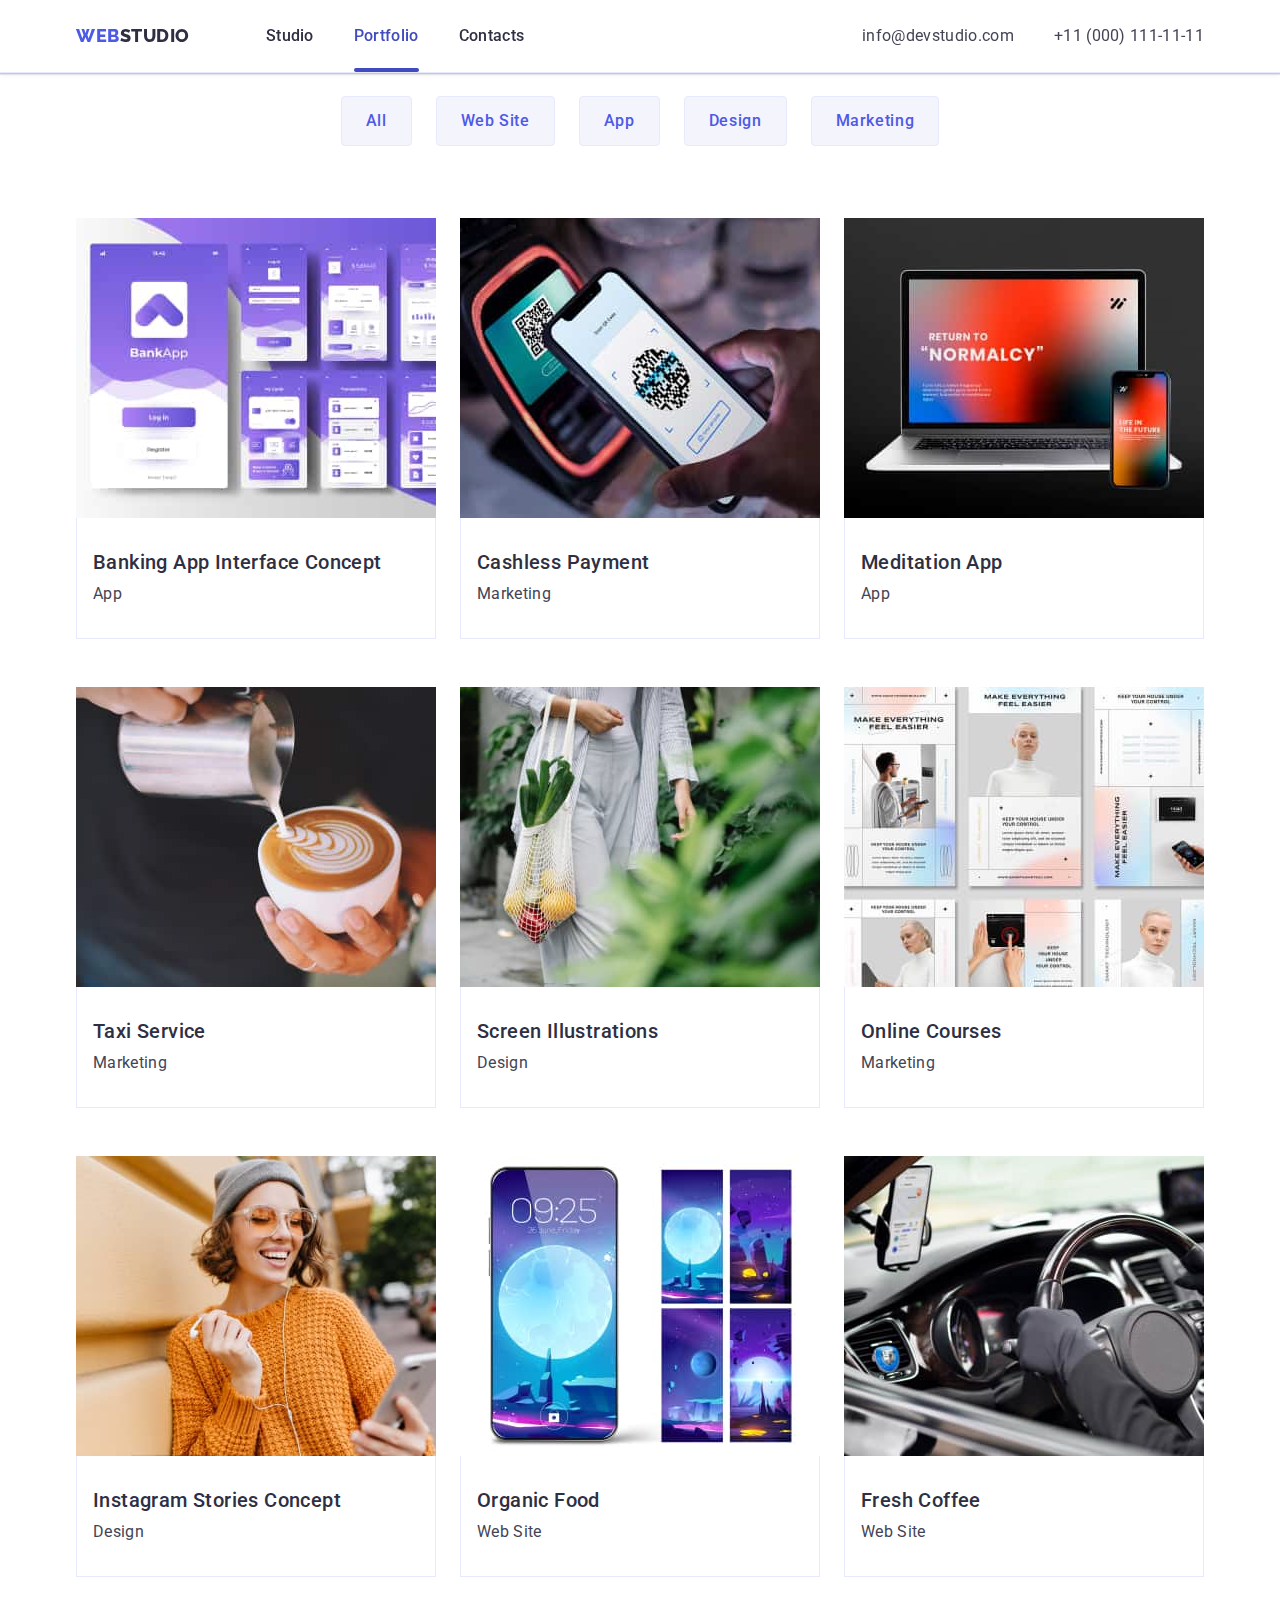
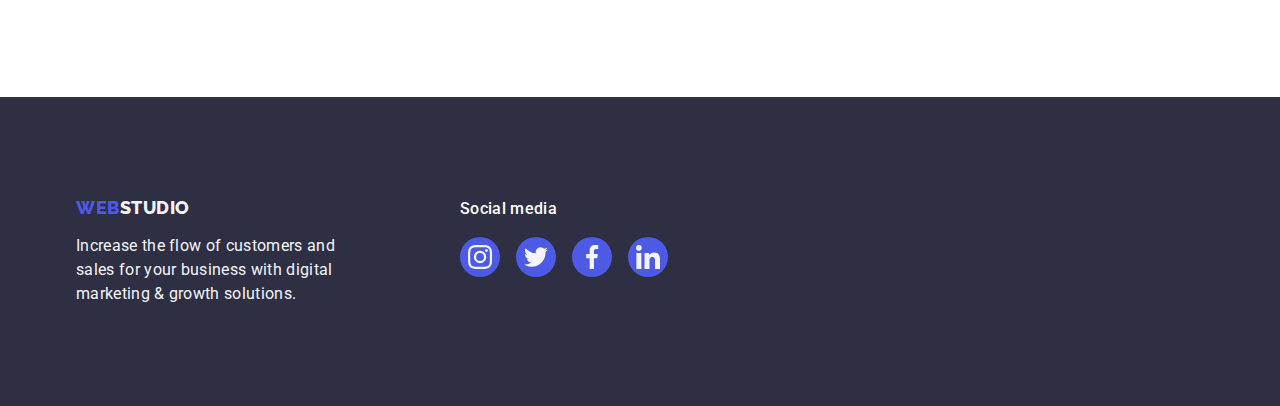
==== portfolio.html @ 0b25142a "first-try-hw-5" ====
<!DOCTYPE html>
<html lang="en">
  <head>
    <meta charset="UTF-8" />
    <meta http-equiv="X-UA-Compatible" content="IE=edge" />
    <meta name="viewport" content="width=device-width, initial-scale=1.0" />
    <title>WebStudio</title>
    <link rel="preconnect" href="https://fonts.googleapis.com" />
    <link rel="preconnect" href="https://fonts.gstatic.com" crossorigin />
    <link
      href="https://fonts.googleapis.com/css2?family=Raleway:wght@800&family=Roboto:wght@400;500;700;900&display=swap"
      rel="stylesheet"
    />
    <link
      rel="stylesheet"
      href="https://cdn.jsdelivr.net/npm/modern-normalize@1.1.0/modern-normalize.min.css"
    />
    <link rel="stylesheet" href="./css/styles.css" />
  </head>
  <body>
    <header class="page-head">
      <!-- Navigation panel -->
      <div class="header-container container">
        <nav class="page-nav">
          <a class="link logo header-link-size" href="./index.html"
            >Web<span class="second-header-logo">Studio</span></a
          >

          <ul class="list menu">
            <li class="menu-item">
              <a class="link menu-link header-link-size" href="./index.html"
                >Studio</a
              >
            </li>
            <li class="menu-item">
              <a
                class="link menu-link header-link-size active"
                href="./portfolio.html"
                >Portfolio</a
              >
            </li>
            <li class="menu-item">
              <a class="link menu-link header-link-size" href="">Contacts</a>
            </li>
          </ul>
        </nav>
        <!-- Contacts panel -->
        <address class="contacts">
          <ul class="list contact-list">
            <li class="contact-item">
              <a
                class="link link-address header-link-size"
                href="mailto:info@devstudio.com"
                >info@devstudio.com</a
              >
            </li>
            <li class="contact-item">
              <a
                class="link link-address header-link-size"
                href="tel:+110001111111"
                >+11 (000) 111-11-11</a
              >
            </li>
          </ul>
        </address>
      </div>
    </header>
    <main>
      <!-- Site filter section -->
      <section class="portfolio-section">
        <div class="container">
          <h1 class="main-title visually-hidden">Buttons</h1>
          <ul class="list filter-list">
            <li class="filter-item">
              <button class="filter-button" type="button">All</button>
            </li>
            <li class="filter-item">
              <button class="filter-button" type="button">Web Site</button>
            </li>
            <li class="filter-item">
              <button class="filter-button" type="button">App</button>
            </li>
            <li class="filter-item">
              <button class="filter-button" type="button">Design</button>
            </li>
            <li class="filter-item">
              <button class="filter-button" type="button">Marketing</button>
            </li>
          </ul>
          <!-- Advantages Section -->
          <ul class="list portfolio-card">
            <li class="advantages-list">
              <a class="link card" href=""
                ><div class="advantages-thumb">
                  <img
                    src="./images/portfolio/img-1.jpg"
                    alt="Bank app"
                    width="360"
                    height="300"
                  />
                  <div class="overlay">
                    <p class="overlay-text">
                      14 Stylish and User-Friendly App Design Concepts · Task
                      Manager App · Calorie Tracker App · Exotic Fruit Ecommerce
                      App · Cloud Storage App
                    </p>
                  </div>
                </div>
                <div class="portfolio-card-content">
                  <h2 class="title card-title-pstn">
                    Banking App Interface Concept
                  </h2>
                  <p class="uppertitle">App</p>
                </div></a
              >
            </li>
            <li class="advantages-list">
              <a class="link card" href=""
                ><div class="advantages-thumb">
                  <img
                    src="./images/portfolio/img-2.jpg"
                    alt="Payment"
                    width="360"
                    height="300"
                  />
                  <div class="overlay">
                    <p class="overlay-text">
                      14 Stylish and User-Friendly App Design Concepts · Task
                      Manager App · Calorie Tracker App · Exotic Fruit Ecommerce
                      App · Cloud Storage App
                    </p>
                  </div>
                </div>
                <div class="portfolio-card-content">
                  <h2 class="title card-title-pstn">Cashless Payment</h2>
                  <p class="uppertitle">Marketing</p>
                </div></a
              >
            </li>
            <li class="advantages-list">
              <a class="link card" href=""
                ><div class="advantages-thumb">
                  <img
                    src="./images/portfolio/img-3.jpg"
                    alt="Meditation"
                    width="360"
                    height="300"
                  />
                  <div class="overlay">
                    <p class="overlay-text">
                      14 Stylish and User-Friendly App Design Concepts · Task
                      Manager App · Calorie Tracker App · Exotic Fruit Ecommerce
                      App · Cloud Storage App
                    </p>
                  </div>
                </div>
                <div class="portfolio-card-content">
                  <h2 class="title card-title-pstn">Meditation App</h2>
                  <p class="uppertitle">App</p>
                </div></a
              >
            </li>
            <li class="advantages-list">
              <a class="link card" href=""
                ><div class="advantages-thumb">
                  <img
                    src="./images/portfolio/img-4.jpg"
                    alt="Marketing"
                    width="360"
                    height="300"
                  />
                  <div class="overlay">
                    <p class="overlay-text">
                      14 Stylish and User-Friendly App Design Concepts · Task
                      Manager App · Calorie Tracker App · Exotic Fruit Ecommerce
                      App · Cloud Storage App
                    </p>
                  </div>
                </div>
                <div class="portfolio-card-content">
                  <h2 class="title card-title-pstn">Taxi Service</h2>
                  <p class="uppertitle">Marketing</p>
                </div></a
              >
            </li>
            <li class="advantages-list">
              <a class="link card" href=""
                ><div class="advantages-thumb">
                  <img
                    src="./images/portfolio/img-5.jpg"
                    alt="Illustrations"
                    width="360"
                    height="300"
                  />
                  <div class="overlay">
                    <p class="overlay-text">
                      14 Stylish and User-Friendly App Design Concepts · Task
                      Manager App · Calorie Tracker App · Exotic Fruit Ecommerce
                      App · Cloud Storage App
                    </p>
                  </div>
                </div>
                <div class="portfolio-card-content">
                  <h2 class="title card-title-pstn">Screen Illustrations</h2>
                  <p class="uppertitle">Design</p>
                </div></a
              >
            </li>
            <li class="advantages-list">
              <a class="link card" href=""
                ><div class="advantages-thumb">
                  <img
                    src="./images/portfolio/img-6.jpg"
                    alt="Online Courses"
                    width="360"
                    height="300"
                  />
                  <div class="overlay">
                    <p class="overlay-text">
                      14 Stylish and User-Friendly App Design Concepts · Task
                      Manager App · Calorie Tracker App · Exotic Fruit Ecommerce
                      App · Cloud Storage App
                    </p>
                  </div>
                </div>
                <div class="portfolio-card-content">
                  <h2 class="title card-title-pstn">Online Courses</h2>
                  <p class="uppertitle">Marketing</p>
                </div></a
              >
            </li>
            <li class="advantages-list">
              <a class="link card" href=""
                ><div class="advantages-thumb">
                  <img
                    src="./images/portfolio/img-7.jpg"
                    alt="instagram"
                    width="360"
                    height="300"
                  />
                  <div class="overlay">
                    <p class="overlay-text">
                      14 Stylish and User-Friendly App Design Concepts · Task
                      Manager App · Calorie Tracker App · Exotic Fruit Ecommerce
                      App · Cloud Storage App
                    </p>
                  </div>
                </div>
                <div class="portfolio-card-content">
                  <h2 class="title card-title-pstn">
                    Instagram Stories Concept
                  </h2>
                  <p class="uppertitle">Design</p>
                </div></a
              >
            </li>
            <li class="advantages-list">
              <a class="link card" href=""
                ><div class="advantages-thumb">
                  <img
                    src="./images/portfolio/img-8.jpg"
                    alt="Organic food"
                    width="360"
                    height="300"
                  />
                  <div class="overlay">
                    <p class="overlay-text">
                      14 Stylish and User-Friendly App Design Concepts · Task
                      Manager App · Calorie Tracker App · Exotic Fruit Ecommerce
                      App · Cloud Storage App
                    </p>
                  </div>
                </div>
                <div class="portfolio-card-content">
                  <h2 class="title card-title-pstn">Organic Food</h2>
                  <p class="uppertitle">Web Site</p>
                </div></a
              >
            </li>
            <li class="advantages-list">
              <a class="link card" href=""
                ><div class="advantages-thumb">
                  <img
                    src="./images/portfolio/img-9.jpg"
                    alt="Fresh Coffee"
                    width="360"
                    height="300"
                  />
                  <div class="overlay">
                    <p class="overlay-text">
                      14 Stylish and User-Friendly App Design Concepts · Task
                      Manager App · Calorie Tracker App · Exotic Fruit Ecommerce
                      App · Cloud Storage App
                    </p>
                  </div>
                </div>
                <div class="portfolio-card-content">
                  <h2 class="title card-title-pstn">Fresh Coffee</h2>
                  <p class="uppertitle">Web Site</p>
                </div></a
              >
            </li>
          </ul>
        </div>
      </section>
    </main>
    <footer class="footer">
      <div class="container footer-cntnr">
        <div class="footer-logo-cntnr">
          <a class="link logo footer-logo-position" href="./index.html"
            >Web<span class="second-footer-logo">Studio</span></a
          >
          <p class="footer-comments">
            Increase the flow of customers and sales for your business with
            digital marketing & growth solutions.
          </p>
        </div>
        <div class="footer-social-media">
          <p class="social-media">Social media</p>
          <ul class="footer-socials list">
            <li class="socials-item">
              <a
                class="footer-socials-link link"
                href=""
                aria-label="Instagram icon"
              >
                <svg class="socials-icon" width="24" height="24">
                  <use href="./images/icons.svg#instagram"></use>
                </svg>
              </a>
            </li>
            <li class="socials-item">
              <a
                class="footer-socials-link link"
                href=""
                aria-label="Twitter icon"
              >
                <svg class="socials-icon" width="24" height="24">
                  <use href="./images/icons.svg#twitter"></use>
                </svg>
              </a>
            </li>
            <li class="socials-item">
              <a
                class="footer-socials-link link"
                href=""
                aria-label="Facebook icon"
              >
                <svg class="socials-icon" width="24" height="24">
                  <use href="./images/icons.svg#facebook"></use>
                </svg>
              </a>
            </li>
            <li class="socials-item">
              <a
                class="footer-socials-link link"
                href=""
                aria-label="Linkedin icon"
              >
                <svg class="socials-icon" width="24" height="24">
                  <use href="./images/icons.svg#linkedin"></use>
                </svg>
              </a>
            </li>
          </ul>
        </div>
      </div>
    </footer>
  </body>
</html>
---- css/styles.css ----
:root {
  /* Fonts */
  --primery-font: "Roboto", sans-serif;
  --secondary-font: "Raleway", sans-serif;
  /* Color */
  --main-txt-clr: #2e2f42;
  --secondary-txt-clr: #434455;
  --light-txt-clr: #f4f4fd;
  --teamcard-bg-clr: #f4f4fd;
  --main-bg-clr: #ffffff;
  --secondary-bg-clr: #2e2f42;
  --accent-color: #404bbf;
  --active-btn-clr: #4d5ae5;
  --border-header-clr: #e7e9fc;
  --bg-gradient-clr: rgba(46, 47, 66, 0.7);
  --footer-icon-clr: #31d0aa;
  --light-slate-clr: #8e8f99;
  --modal-bg-clr: #fcfcfc;

  /* Others */
  --anim-fast: 250ms cubic-bezier(0.4, 0, 0.2, 1);
}
/* ====BASE STYLES==== */
h1,
h2,
h3,
p {
  margin-top: 0;
  margin-bottom: 0;
}
ul {
  margin-top: 0;
  margin-bottom: 0;
  padding-left: 0;
}
img {
  display: block;
  max-width: 100%;
  height: auto;
}
button {
  cursor: pointer;
}
.list {
  list-style: none;
  margin: 0;
  padding: 0;
}
.link {
  text-decoration: none;
}
/* ====/BASE STYLES==== */
.visually-hidden {
  position: absolute;
  width: 1px;
  height: 1px;
  margin: -1px;
  border: 0;
  padding: 0;

  white-space: nowrap;
  clip-path: inset(100%);
  clip: rect(0 0 0 0);
  overflow: hidden;
}

.container {
  max-width: 1158px;
  padding: 0 15px;
  margin: 0 auto;
}
/* Common */
body {
  font-size: 16px;
  font-family: var(--primery-font);
  font-weight: 400;
  line-height: 1.5;
  letter-spacing: 0.02em;
  color: var(--secondary-txt-clr);
  background-color: var(--main-bg-clr);
}
.main-title {
  font-weight: 700;
  font-size: 36px;
  line-height: 1.1;
  text-align: center;
  text-transform: capitalize;
  letter-spacing: 0.02em;
  color: var(--main-txt-clr);
}
.title {
  font-weight: 500;
  font-size: 20px;
  line-height: 1.2;
  letter-spacing: 0.02em;
  color: var(--main-txt-clr);
}
.uppertitle {
  font-size: 16px;
  line-height: 1.5;
  letter-spacing: 0.02em;
  color: var(--secondary-txt-clr);
}

/* HEADER */

.header-container {
  display: flex;
  align-items: center;
}
.header-link-size {
  padding-top: 24px;
  padding-bottom: 24px;
}
.page-head {
  position: fixed;
  width: 100%;
  z-index: 3;
  background-color: var(--main-bg-clr);
  border-bottom: 1px solid var(--border-header-clr);
  box-shadow: 0px 2px 1px rgba(46, 47, 66, 0.08),
    0px 1px 1px rgba(46, 47, 66, 0.16), 0px 1px 6px rgba(46, 47, 66, 0.08);
}

/* Navigation panel */
.logo {
  font-family: var(--secondary-font);
  font-weight: 800;
  font-size: 18px;
  line-height: 1.17;
  letter-spacing: 0.03em;
  text-transform: uppercase;
  color: var(--active-btn-clr);
  margin-right: 76px;
}
.second-header-logo {
  color: var(--main-txt-clr);
}
.menu {
  display: flex;
  flex-direction: row;
}
.menu-item:not(:last-child) {
  margin-right: 40px;
}
.menu-link {
  display: block;
  position: relative;
  font-weight: 500;
  font-size: 16px;
  line-height: 1.5;
  letter-spacing: 0.02em;
  color: var(--main-txt-clr);
}
.menu-link:hover,
.menu-link:focus {
  color: var(--accent-color);
}
.menu-link::after {
  content: "";
  display: block;
  position: absolute;
  bottom: 0;
  left: 0;
  width: 100%;
  height: 4px;
  border-radius: 2px;
  /* background-color: var(--accent-color); */
}
.menu-link.active {
  color: var(--accent-color);
}
.menu-link.active::after {
  background-color: var(--accent-color);
}
.page-nav {
  display: flex;
  align-items: center;
  margin-right: auto;
}
/* Contacts panel */
.contacts {
  font-style: normal;
}
.contact-list {
  display: flex;
}
.contact-item:not(:last-child) {
  margin-right: 40px;
}
.link-address {
  display: block;
  font-weight: 400;
  font-size: 16px;
  line-height: 1.5;
  letter-spacing: 0.02em;
  color: var(--secondary-txt-clr);
}
.link-address:hover,
.link-address:focus {
  color: var(--accent-color);
}
/* HERO SECTION */

.hero {
  max-width: 1440px;
  margin-left: auto;
  margin-right: auto;
  padding-top: 188px;
  padding-bottom: 188px;
  background: var(--secondary-bg-clr);
  background-image: linear-gradient(
      var(--bg-gradient-clr),
      var(--bg-gradient-clr)
    ),
    url(../images/hero-section/people-office.jpg);
  background-repeat: no-repeat;
  background-position: center;
  background-size: cover;
}
.modal-btn {
  display: block;
  padding: 16px 32px;
  margin-left: auto;
  margin-right: auto;
  min-width: 169px;
  height: 56px;
  font-family: inherit;
  font-weight: 500;
  font-size: 16px;
  line-height: 1.5;
  letter-spacing: 0.04em;
  color: var(--main-bg-clr);
  background: var(--active-btn-clr);
  cursor: pointer;
  border: none;
  box-shadow: 0px 4px 4px rgba(0, 0, 0, 0.15);
  border-radius: 4px;
}
.modal-btn:hover,
.modal-btn:focus {
  background: var(--accent-color);
}
.hero-title {
  margin-right: auto;
  margin-left: auto;
  margin-bottom: 48px;
  max-width: 496px;
  font-weight: 700;
  font-size: 56px;
  line-height: 1.07;
  text-align: center;
  letter-spacing: 0.02em;
  color: var(--main-bg-clr);
}

/* SECOND SECTION */

.second-section {
  padding-top: 120px;
  padding-bottom: 120px;
}
.second-section-cntnr {
  display: flex;
}
.second-section-list {
  width: 264px;
}
.second-section-list:not(:last-child) {
  margin-right: 24px;
}
.second-section-list {
}
.title-position {
  margin-bottom: 8px;
}
.uppertitle {
}
.advantages-icon {
}
.advantages-icon-box {
  margin-bottom: 8px;
  height: 112px;
  display: flex;
  justify-content: center;
  align-items: center;
  background: var(--light-txt-clr);
  border-radius: 4px;
}

/* THIRD SECTION */

.third-section {
  padding-bottom: 120px;
}
.main-title-position {
  margin-bottom: 72px;
}
.third-section-cntnr {
  display: flex;
}
.third-section-list:not(:last-child) {
  margin-right: 24px;
}

/* TEAM SECTION */

.team-section {
  padding-top: 120px;
  padding-bottom: 120px;
}
.team-section-cntnr {
  display: flex;
}
.team-card-position {
  border-radius: 0px 0px 4px 4px;
}
.team-card-position:not(:last-child) {
  margin-right: 24px;
}

.card-content {
  padding: 32px 0;
  display: flex;
  flex-direction: column;
  justify-content: center;
  align-items: center;
  gap: 8px;
}
.team-title-position {
  text-align: center;
}
.text-team-position {
  text-align: center;
}
.socials {
  display: flex;
  justify-content: center;
  gap: 24px;
}
.socials-icon {
  fill: var(--light-txt-clr);
}
.socials-link {
  display: flex;
  justify-content: center;
  align-items: center;
  width: 40px;
  height: 40px;
  background: var(--active-btn-clr);
  border-radius: 50%;
}
.socials-link:hover,
.socials-link:focus {
  background: var(--accent-color);
}

/* CUSTOMERS SECTION */

.customers-section {
  padding-top: 120px;
  padding-bottom: 120px;
}
.customers-logo-link {
  display: flex;
  justify-content: center;
  align-items: center;
  width: 168px;
  height: 88px;
  border: 1px solid var(--light-slate-clr);
  border-radius: 4px;
  color: var(--light-slate-clr);
}
.customers-logo-link:hover,
.customers-logo-link:focus {
  color: var(--accent-color);
  border-color: var(--accent-color);
}

.customers-logo-icon {
  display: flex;
  fill: currentColor;
}
.customers-logo-icon:hover,
.customers-logo-icon:focus {
  fill: var(--accent-color);
}

.customers-logo-list {
  display: flex;
  gap: 24px;
}
/* ====PORTFOLIO==== */

.portfolio-section {
  padding-top: 96px;
  padding-bottom: 120px;
}

/* Site filter section */
.filter-button {
  display: block;
  padding: 12px 24px;
  font-family: inherit;
  font-weight: 500;
  font-size: 16px;
  line-height: 1.5;
  letter-spacing: 0.04em;
  color: var(--active-btn-clr);
  background: var(--teamcard-bg-clr);
  cursor: pointer;
  border: 1px solid var(--border-header-clr);
  border-radius: 4px;
  transition-property: color, bbackground;
  transition: var(--anim-fast);
}
.filter-button:hover,
.filter-button:focus {
  border: 1px solid transparent;
  box-shadow: 0px 3px 1px rgba(0, 0, 0, 0.1), 0px 2px 1px rgba(0, 0, 0, 0.08),
    0px 2px 2px rgba(0, 0, 0, 0.12);
  color: var(--main-bg-clr);
  background: var(--accent-color);
}
.filter-list {
  display: flex;
  justify-content: center;
  margin-bottom: 72px;
}
.filter-item:not(:last-child) {
  margin-right: 24px;
}
/* Team section */

.card {
  display: block;
}
.card:hover,
.card:focus {
  box-shadow: 0px 1px 6px rgba(46, 47, 66, 0.08),
    0px 1px 1px rgba(46, 47, 66, 0.16), 0px 2px 1px rgba(46, 47, 66, 0.08);
}
.team-section-style {
  background: var(--teamcard-bg-clr);
}
.team-card-background {
  background: var(--main-bg-clr);
  box-shadow: 0px 1px 6px rgba(46, 47, 66, 0.08),
    0px 1px 1px rgba(46, 47, 66, 0.16), 0px 2px 1px rgba(46, 47, 66, 0.08);
  border-radius: 0px 0px 4px 4px;
}
.portfolio-card {
  display: flex;
  flex-wrap: wrap;
  gap: 48px 24px;
}
.portfolio-card-content {
  display: flex;
  flex-direction: column;
  padding: 32px 16px;
  border: 1px solid var(--border-header-clr);
  border-top: none;
}
.card-title-pstn {
  margin-bottom: 8px;
}

/* FOOTER */

.footer-comments {
  width: 264px;
  font-weight: 400;
  font-size: 16px;
  line-height: 1.5;
  letter-spacing: 0.02em;
  color: var(--light-txt-clr);
}
.footer {
  padding: 100px 0;
  background: var(--secondary-bg-clr);
}
.second-footer-logo {
  color: var(--light-txt-clr);
}
.footer-cntnr {
}
.footer-logo-position {
  display: inline-block;
  margin-bottom: 16px;
  margin-right: 0;
}
.footer-cntnr {
  display: flex;
  align-items: baseline;
}
.footer-logo-cntnr {
  margin-right: 120px;
}
.social-media {
  font-weight: 500;
  font-size: 16px;
  line-height: 1.5;
  letter-spacing: 0.02em;
  color: var(--main-bg-clr);
  margin-bottom: 16px;
}
.footer-socials {
  display: flex;
  justify-content: center;
  gap: 16px;
}
.footer-socials-link {
  display: flex;
  justify-content: center;
  align-items: center;
  width: 40px;
  height: 40px;
  background: var(--active-btn-clr);
  border-radius: 50%;
}
.footer-socials-link:hover,
.footer-socials-link:focus {
  background: var(--footer-icon-clr);
}

/* MODAL WINDOW */

.backdrop {
  position: fixed;
  top: 0;
  left: 0;
  width: 100%;
  height: 100%;
  background-color: rgba(46, 47, 66, 0.4);
  transition: opacity var(--anim-fast), visibility var(--anim-fast);
}
.backdrop.is-hidden {
  opacity: 0;
  visibility: hidden;
  pointer-events: none;
  transition-delay: 250ms;
}
.modal {
  width: 408px;
  height: 584px;
  background-color: var(--modal-bg-clr);
  border-radius: 4px;
  position: absolute;
  top: 50%;
  left: 50%;
  transform: translate(-50%, -50%);
  transition-property: opacity, trasform, transition-delay;
  transition: opacity var(--anim-fast), transform var(--anim-fast);
  transition-delay: 250ms;
}
.backdrop.is-hidden .modal {
  opacity: 0;
  transform: translate(-50%, -70%);
  transition-delay: 0ms;
}
.modal-close-btn {
  width: 24px;
  height: 24px;
  padding: 0;
  position: absolute;
  top: 24px;
  right: 24px;
  display: flex;
  justify-content: center;
  align-items: center;
  background: var(--border-header-clr);
  border: 1px solid rgba(0, 0, 0, 0.1);
  border-radius: 50%;
}
.modal-close-icon {
}

/* Overlay */

.advantages-thumb {
  position: relative;
  overflow: hidden;
}
.overlay {
  width: 100%;
  height: 100%;
  padding-top: 40px;
  padding-right: 32px;
  padding-left: 32px;
  position: absolute;
  top: 0;
  left: 0;
  transform: translateY(100%);
  background-color: var(--active-btn-clr);
  transition-property: transform;
  transition: transform var(--anim-fast);
}
.advantages-list:hover .overlay {
  transform: translateY(0);
}
.overlay-text {
  display: block;
  color: var(--light-txt-clr);
}
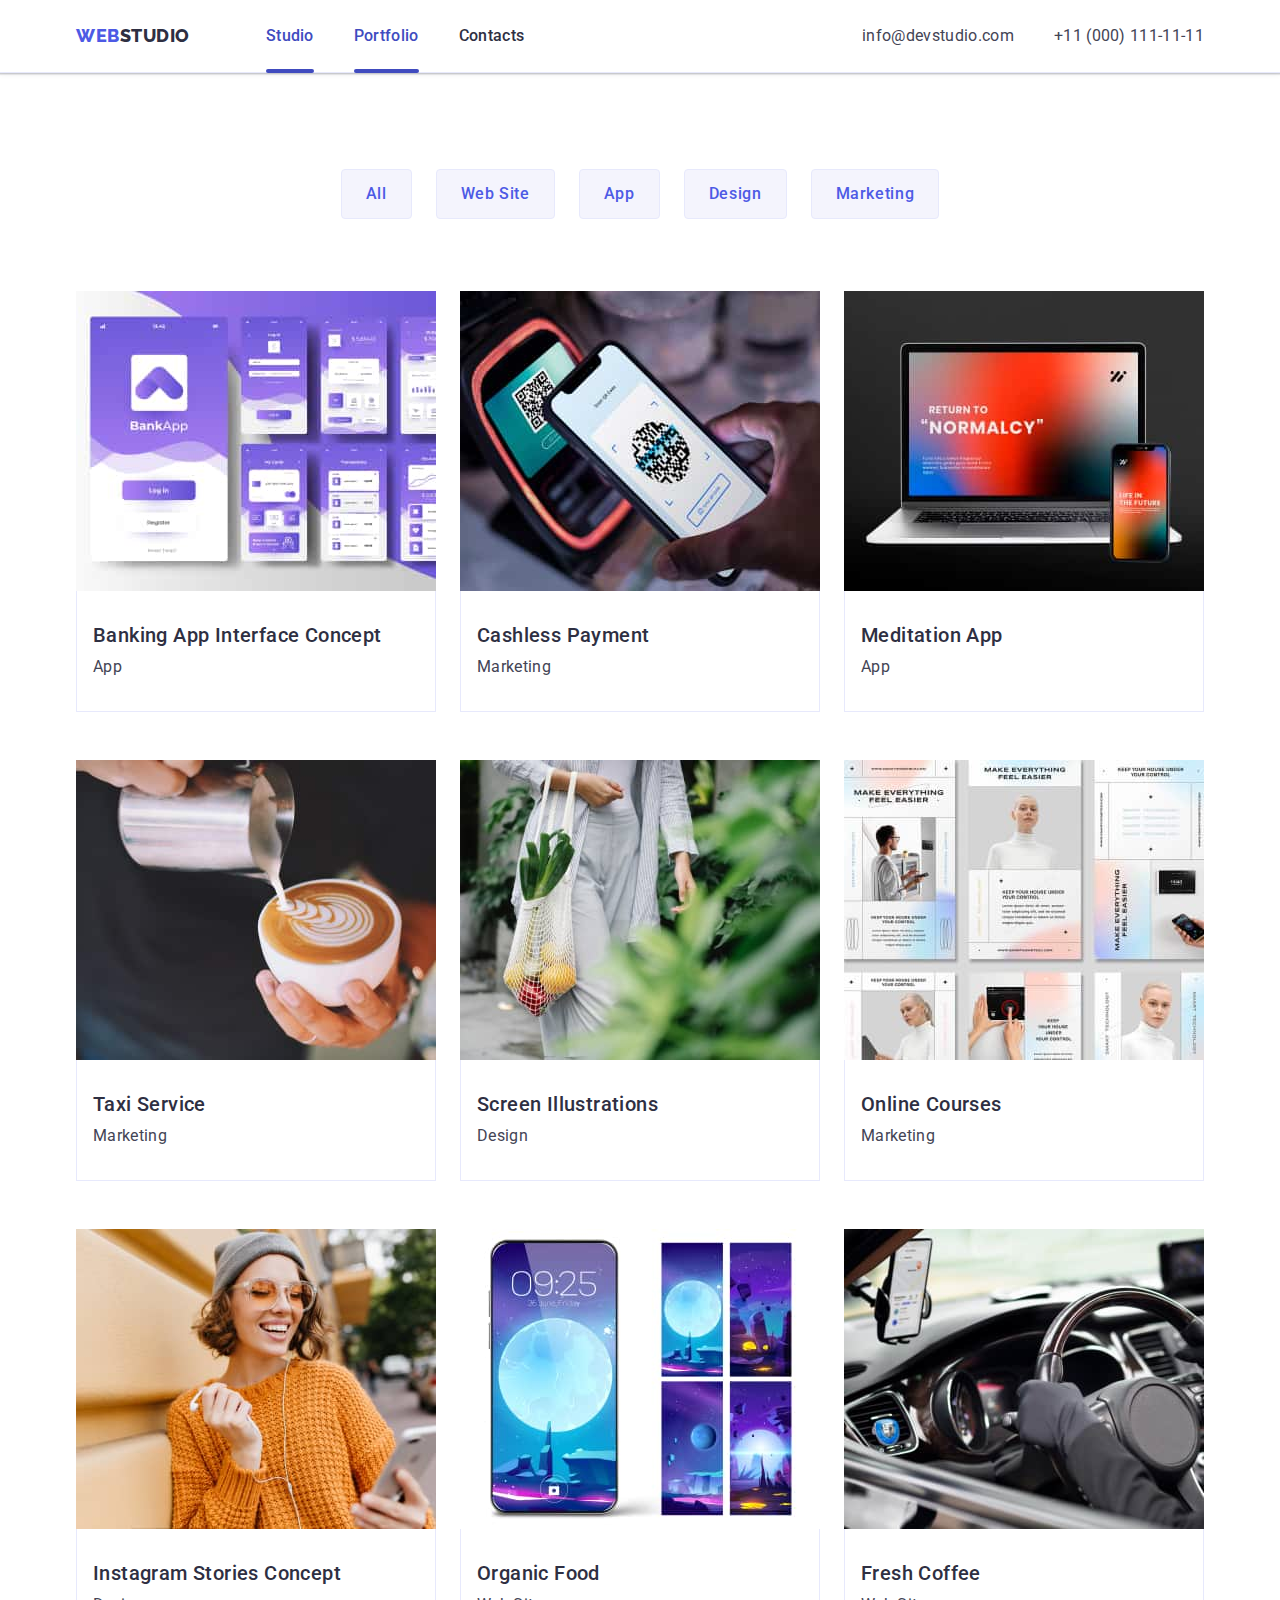
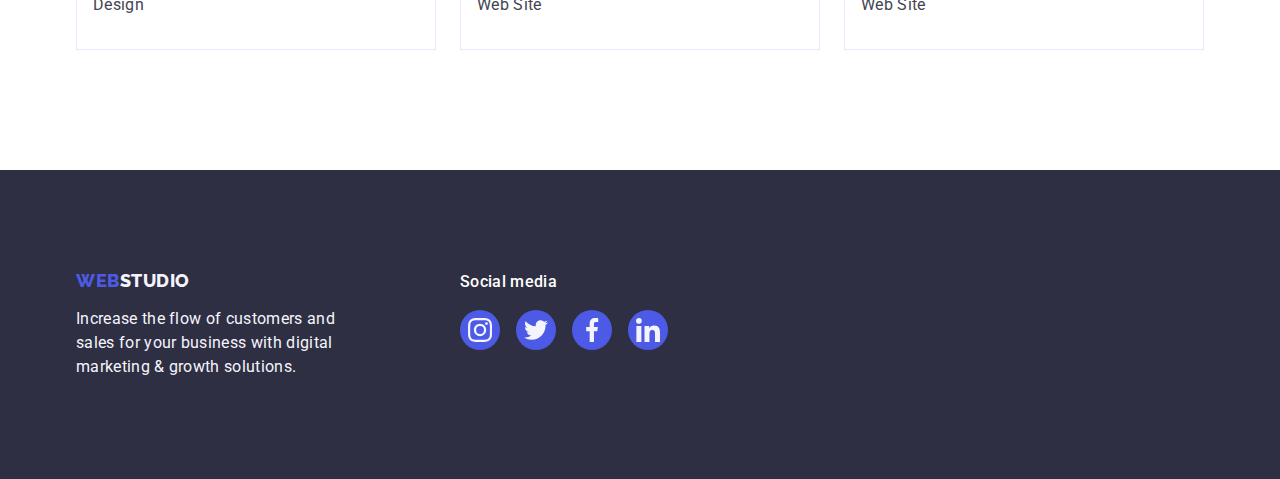
==== commit 405d34bb: "9-mistakes-left" ====
--- a/portfolio.html
+++ b/portfolio.html
@@ -28,7 +28,9 @@
 
           <ul class="list menu">
             <li class="menu-item">
-              <a class="link menu-link header-link-size" href="./index.html"
+              <a
+                class="link menu-link header-link-size active"
+                href="./index.html"
                 >Studio</a
               >
             </li>
@@ -98,13 +100,12 @@
                     width="360"
                     height="300"
                   />
-                  <div class="overlay">
-                    <p class="overlay-text">
-                      14 Stylish and User-Friendly App Design Concepts · Task
-                      Manager App · Calorie Tracker App · Exotic Fruit Ecommerce
-                      App · Cloud Storage App
-                    </p>
-                  </div>
+
+                  <p class="overlay overlay-text">
+                    14 Stylish and User-Friendly App Design Concepts · Task
+                    Manager App · Calorie Tracker App · Exotic Fruit Ecommerce
+                    App · Cloud Storage App
+                  </p>
                 </div>
                 <div class="portfolio-card-content">
                   <h2 class="title card-title-pstn">
@@ -123,13 +124,11 @@
                     width="360"
                     height="300"
                   />
-                  <div class="overlay">
-                    <p class="overlay-text">
-                      14 Stylish and User-Friendly App Design Concepts · Task
-                      Manager App · Calorie Tracker App · Exotic Fruit Ecommerce
-                      App · Cloud Storage App
-                    </p>
-                  </div>
+                  <p class="overlay overlay-text">
+                    14 Stylish and User-Friendly App Design Concepts · Task
+                    Manager App · Calorie Tracker App · Exotic Fruit Ecommerce
+                    App · Cloud Storage App
+                  </p>
                 </div>
                 <div class="portfolio-card-content">
                   <h2 class="title card-title-pstn">Cashless Payment</h2>
@@ -146,13 +145,11 @@
                     width="360"
                     height="300"
                   />
-                  <div class="overlay">
-                    <p class="overlay-text">
-                      14 Stylish and User-Friendly App Design Concepts · Task
-                      Manager App · Calorie Tracker App · Exotic Fruit Ecommerce
-                      App · Cloud Storage App
-                    </p>
-                  </div>
+                  <p class="overlay overlay-text">
+                    14 Stylish and User-Friendly App Design Concepts · Task
+                    Manager App · Calorie Tracker App · Exotic Fruit Ecommerce
+                    App · Cloud Storage App
+                  </p>
                 </div>
                 <div class="portfolio-card-content">
                   <h2 class="title card-title-pstn">Meditation App</h2>
@@ -169,13 +166,11 @@
                     width="360"
                     height="300"
                   />
-                  <div class="overlay">
-                    <p class="overlay-text">
-                      14 Stylish and User-Friendly App Design Concepts · Task
-                      Manager App · Calorie Tracker App · Exotic Fruit Ecommerce
-                      App · Cloud Storage App
-                    </p>
-                  </div>
+                  <p class="overlay overlay-text">
+                    14 Stylish and User-Friendly App Design Concepts · Task
+                    Manager App · Calorie Tracker App · Exotic Fruit Ecommerce
+                    App · Cloud Storage App
+                  </p>
                 </div>
                 <div class="portfolio-card-content">
                   <h2 class="title card-title-pstn">Taxi Service</h2>
@@ -192,13 +187,11 @@
                     width="360"
                     height="300"
                   />
-                  <div class="overlay">
-                    <p class="overlay-text">
-                      14 Stylish and User-Friendly App Design Concepts · Task
-                      Manager App · Calorie Tracker App · Exotic Fruit Ecommerce
-                      App · Cloud Storage App
-                    </p>
-                  </div>
+                  <p class="overlay overlay-text">
+                    14 Stylish and User-Friendly App Design Concepts · Task
+                    Manager App · Calorie Tracker App · Exotic Fruit Ecommerce
+                    App · Cloud Storage App
+                  </p>
                 </div>
                 <div class="portfolio-card-content">
                   <h2 class="title card-title-pstn">Screen Illustrations</h2>
@@ -215,13 +208,11 @@
                     width="360"
                     height="300"
                   />
-                  <div class="overlay">
-                    <p class="overlay-text">
-                      14 Stylish and User-Friendly App Design Concepts · Task
-                      Manager App · Calorie Tracker App · Exotic Fruit Ecommerce
-                      App · Cloud Storage App
-                    </p>
-                  </div>
+                  <p class="overlay overlay-text">
+                    14 Stylish and User-Friendly App Design Concepts · Task
+                    Manager App · Calorie Tracker App · Exotic Fruit Ecommerce
+                    App · Cloud Storage App
+                  </p>
                 </div>
                 <div class="portfolio-card-content">
                   <h2 class="title card-title-pstn">Online Courses</h2>
@@ -238,13 +229,11 @@
                     width="360"
                     height="300"
                   />
-                  <div class="overlay">
-                    <p class="overlay-text">
-                      14 Stylish and User-Friendly App Design Concepts · Task
-                      Manager App · Calorie Tracker App · Exotic Fruit Ecommerce
-                      App · Cloud Storage App
-                    </p>
-                  </div>
+                  <p class="overlay overlay-text">
+                    14 Stylish and User-Friendly App Design Concepts · Task
+                    Manager App · Calorie Tracker App · Exotic Fruit Ecommerce
+                    App · Cloud Storage App
+                  </p>
                 </div>
                 <div class="portfolio-card-content">
                   <h2 class="title card-title-pstn">
@@ -263,13 +252,11 @@
                     width="360"
                     height="300"
                   />
-                  <div class="overlay">
-                    <p class="overlay-text">
-                      14 Stylish and User-Friendly App Design Concepts · Task
-                      Manager App · Calorie Tracker App · Exotic Fruit Ecommerce
-                      App · Cloud Storage App
-                    </p>
-                  </div>
+                  <p class="overlay overlay-text">
+                    14 Stylish and User-Friendly App Design Concepts · Task
+                    Manager App · Calorie Tracker App · Exotic Fruit Ecommerce
+                    App · Cloud Storage App
+                  </p>
                 </div>
                 <div class="portfolio-card-content">
                   <h2 class="title card-title-pstn">Organic Food</h2>
@@ -286,13 +273,11 @@
                     width="360"
                     height="300"
                   />
-                  <div class="overlay">
-                    <p class="overlay-text">
-                      14 Stylish and User-Friendly App Design Concepts · Task
-                      Manager App · Calorie Tracker App · Exotic Fruit Ecommerce
-                      App · Cloud Storage App
-                    </p>
-                  </div>
+                  <p class="overlay overlay-text">
+                    14 Stylish and User-Friendly App Design Concepts · Task
+                    Manager App · Calorie Tracker App · Exotic Fruit Ecommerce
+                    App · Cloud Storage App
+                  </p>
                 </div>
                 <div class="portfolio-card-content">
                   <h2 class="title card-title-pstn">Fresh Coffee</h2>
--- a/css/styles.css
+++ b/css/styles.css
@@ -113,7 +113,8 @@
   padding-bottom: 24px;
 }
 .page-head {
-  position: fixed;
+  position: flex;
+  top: 0;
   width: 100%;
   z-index: 3;
   background-color: var(--main-bg-clr);
@@ -151,6 +152,8 @@
   line-height: 1.5;
   letter-spacing: 0.02em;
   color: var(--main-txt-clr);
+  transition-property: color;
+  transition: color var(--anim-fast);
 }
 .menu-link:hover,
 .menu-link:focus {
@@ -160,12 +163,11 @@
   content: "";
   display: block;
   position: absolute;
-  bottom: 0;
+  bottom: -1px;
   left: 0;
   width: 100%;
   height: 4px;
   border-radius: 2px;
-  /* background-color: var(--accent-color); */
 }
 .menu-link.active {
   color: var(--accent-color);
@@ -195,6 +197,8 @@
   line-height: 1.5;
   letter-spacing: 0.02em;
   color: var(--secondary-txt-clr);
+  transition-property: color;
+  transition: color var(--anim-fast);
 }
 .link-address:hover,
 .link-address:focus {
@@ -236,10 +240,12 @@
   border: none;
   box-shadow: 0px 4px 4px rgba(0, 0, 0, 0.15);
   border-radius: 4px;
+  transition-property: background-color;
+  transition: background-color var(--anim-fast);
 }
 .modal-btn:hover,
 .modal-btn:focus {
-  background: var(--accent-color);
+  background-color: var(--accent-color);
 }
 .hero-title {
   margin-right: auto;
@@ -349,10 +355,12 @@
   height: 40px;
   background: var(--active-btn-clr);
   border-radius: 50%;
+  transition-property: background-color;
+  transition: background-color var(--anim-fast);
 }
 .socials-link:hover,
 .socials-link:focus {
-  background: var(--accent-color);
+  background-color: var(--accent-color);
 }
 
 /* CUSTOMERS SECTION */
@@ -370,6 +378,8 @@
   border: 1px solid var(--light-slate-clr);
   border-radius: 4px;
   color: var(--light-slate-clr);
+  transition-property: border-color, color;
+  transition: border-color var(--anim-fast), color var(--anim-fast);
 }
 .customers-logo-link:hover,
 .customers-logo-link:focus {
@@ -411,16 +421,17 @@
   cursor: pointer;
   border: 1px solid var(--border-header-clr);
   border-radius: 4px;
-  transition-property: color, bbackground;
-  transition: var(--anim-fast);
+  transition-property: color, background-color, border-color, box-shadow;
+  transition: color var(--anim-fast), background-color var(--anim-fast),
+    border-color var(--anim-fast), box-shadow var(--anim-fast);
 }
 .filter-button:hover,
 .filter-button:focus {
+  color: var(--main-bg-clr);
+  background: var(--accent-color);
   border: 1px solid transparent;
   box-shadow: 0px 3px 1px rgba(0, 0, 0, 0.1), 0px 2px 1px rgba(0, 0, 0, 0.08),
     0px 2px 2px rgba(0, 0, 0, 0.12);
-  color: var(--main-bg-clr);
-  background: var(--accent-color);
 }
 .filter-list {
   display: flex;
@@ -434,6 +445,8 @@
 
 .card {
   display: block;
+  transition-property: box-shadow;
+  transition: box-shadow var(--anim-fast);
 }
 .card:hover,
 .card:focus {
@@ -515,12 +528,14 @@
   align-items: center;
   width: 40px;
   height: 40px;
-  background: var(--active-btn-clr);
+  background-color: var(--active-btn-clr);
   border-radius: 50%;
+  transition-property: background-color;
+  transition: background-color var(--anim-fast);
 }
 .footer-socials-link:hover,
 .footer-socials-link:focus {
-  background: var(--footer-icon-clr);
+  background-color: var(--footer-icon-clr);
 }
 
 /* MODAL WINDOW */
@@ -532,6 +547,7 @@
   width: 100%;
   height: 100%;
   background-color: rgba(46, 47, 66, 0.4);
+  transition: opacity, visibility;
   transition: opacity var(--anim-fast), visibility var(--anim-fast);
 }
 .backdrop.is-hidden {
@@ -542,13 +558,15 @@
 }
 .modal {
   width: 408px;
-  height: 584px;
+  min-height: 576px;
   background-color: var(--modal-bg-clr);
   border-radius: 4px;
+  box-shadow: 0px 1px 1px rgba(0, 0, 0, 0.14), 0px 1px 3px rgba(0, 0, 0, 0.12),
+    0px 2px 1px rgba(0, 0, 0, 0.2);
   position: absolute;
   top: 50%;
   left: 50%;
-  transform: translate(-50%, -50%);
+  transform: translate(-50%, -50%) scale(1);
   transition-property: opacity, trasform, transition-delay;
   transition: opacity var(--anim-fast), transform var(--anim-fast);
   transition-delay: 250ms;
@@ -571,8 +589,23 @@
   background: var(--border-header-clr);
   border: 1px solid rgba(0, 0, 0, 0.1);
   border-radius: 50%;
-}
+  transition-property: background-color, border;
+  transition: background-color 250ms cubic-bezier(0.4, 0, 0.2, 1),
+    border 250ms cubic-bezier(0.4, 0, 0.2, 1);
+}
+.modal-close-btn:hover,
+.modal-close-btn:focus {
+  background-color: var(--accent-color);
+  border: none;
+}
+
 .modal-close-icon {
+  transition-property: fill;
+  transition: fill var(--anim-fast);
+}
+.modal-close-btn:hover .modal-close-icon,
+.modal-close-btn:focus .modal-close-icon {
+  fill: var(--main-bg-clr);
 }
 
 /* Overlay */
@@ -584,9 +617,7 @@
 .overlay {
   width: 100%;
   height: 100%;
-  padding-top: 40px;
-  padding-right: 32px;
-  padding-left: 32px;
+  padding: 40px 32px;
   position: absolute;
   top: 0;
   left: 0;
@@ -595,7 +626,8 @@
   transition-property: transform;
   transition: transform var(--anim-fast);
 }
-.advantages-list:hover .overlay {
+.advantages-list:hover .overlay,
+.advantages-list:focus .overlay {
   transform: translateY(0);
 }
 .overlay-text {
